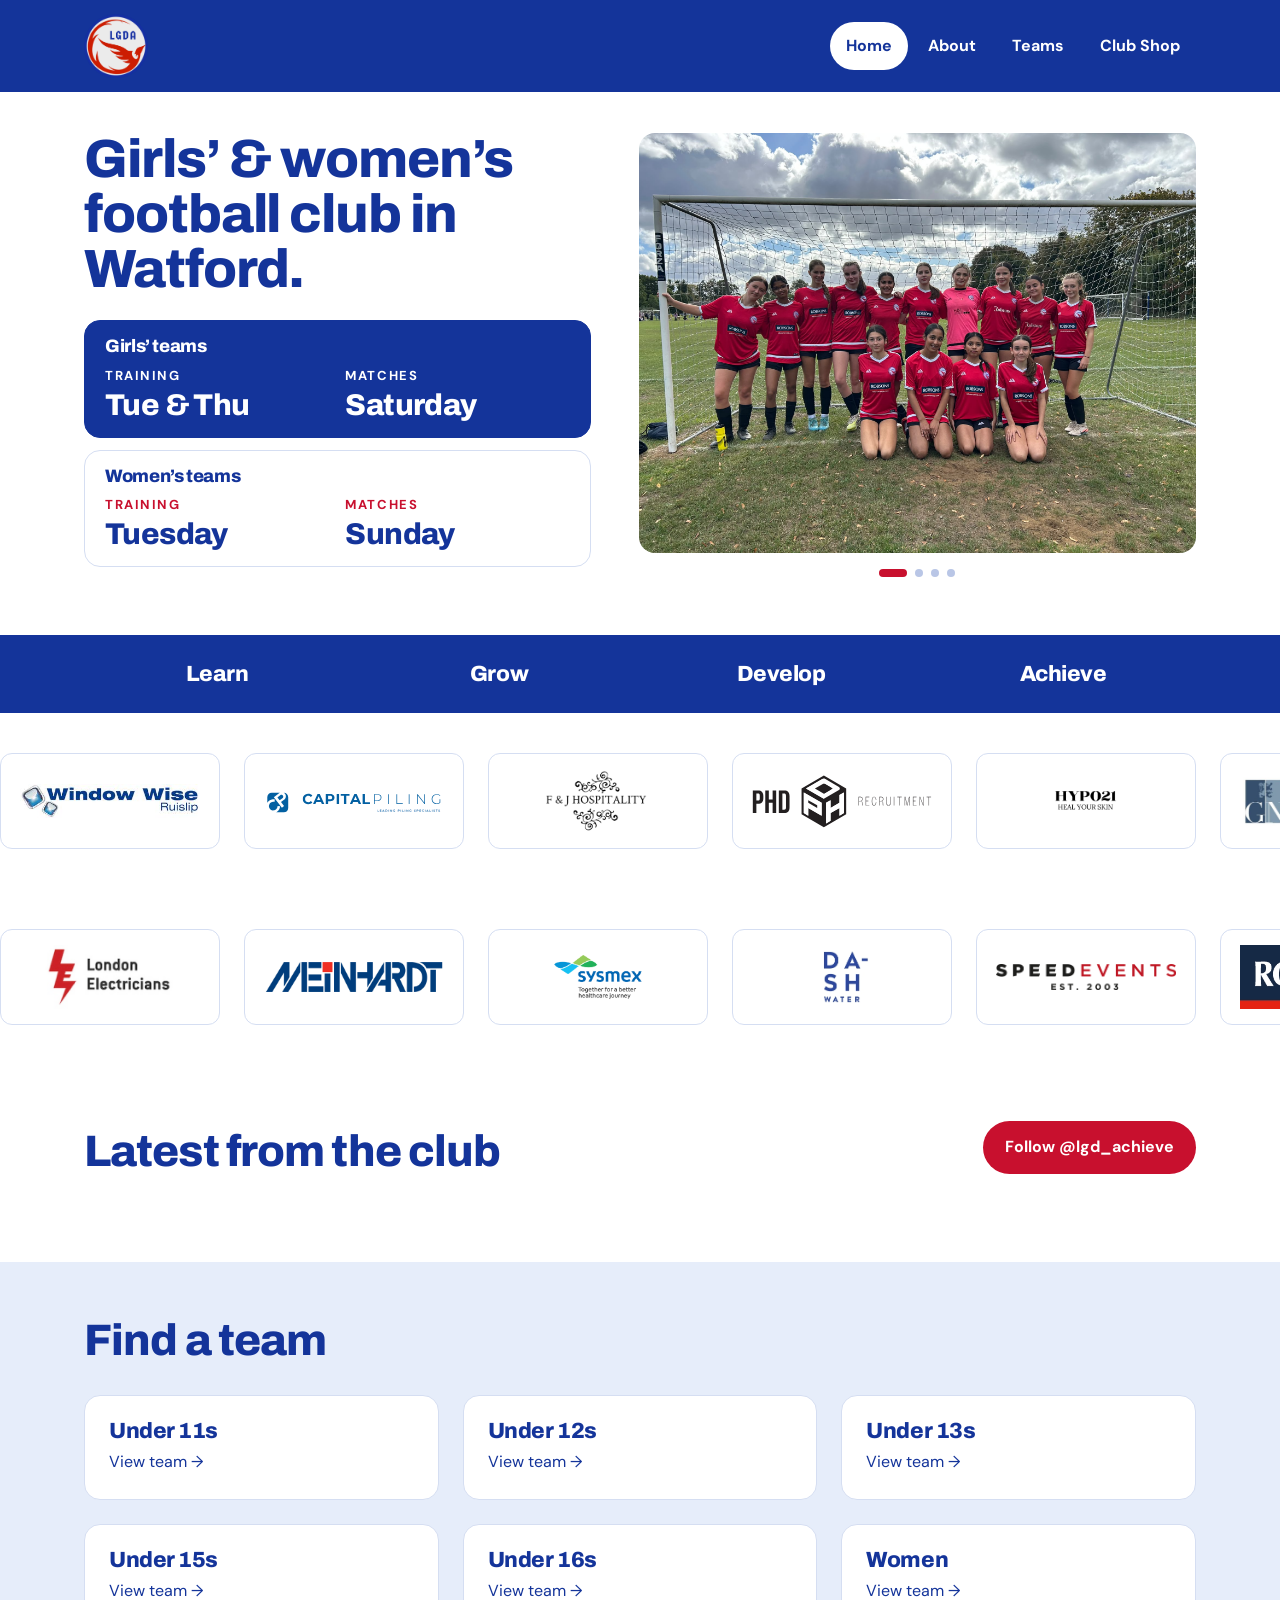
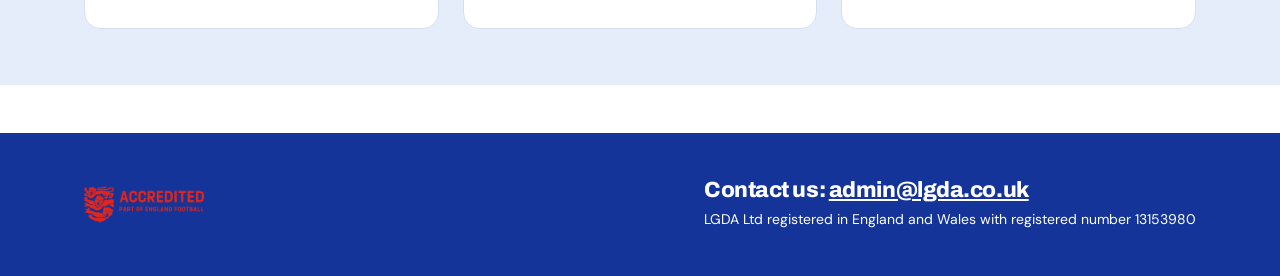
==== index.html @ d592980f "Update index.html" ====
<!doctype html>
<html lang="en-GB">
<head>
<meta charset="utf-8">
<meta name="viewport" content="width=device-width, initial-scale=1">
<title>LGDA FC | Girls &amp; women’s football club | Watford, Herts, UK</title>
<meta name="description" content="LGDA is a girls’ and women’s football club based in Watford. Safe, friendly football for players of any ability, including those who have not played before.">
<link rel="preconnect" href="https://fonts.googleapis.com">
<link rel="preconnect" href="https://fonts.gstatic.com" crossorigin>
<link href="https://fonts.googleapis.com/css2?family=Archivo:wght@800&family=DM+Sans:wght@400;500;700&display=swap" rel="stylesheet">
<link rel="stylesheet" href="css/styles.css">
</head>
<body>
<a class="skip" href="#main">Skip to content</a>
<header class="site-header"><div class="wrap">
<!-- BADGE: save the original club badge as assets/images/badge.png (do not alter it) -->
<a class="badge" href="index.html"><img src="assets/images/badge.png" alt="LGDA FC home" height="64"></a>
<nav class="nav" aria-label="Main"><a href="index.html" aria-current="page">Home</a><a href="about.html">About</a><a href="index.html#teams">Teams</a><a href="https://lgda.pendlesportswear.co.uk/">Club Shop</a></nav>
</div></header>
<main id="main">
<section class="hero"><div class="wrap grid hero-grid">
<div class="hero-copy">
<h1>Girls’ &amp; women’s football club in Watford.</h1>
<div class="schedule">
<div class="card card--blue"><h3>Girls’ teams</h3><div class="grid cols-2 keep-2 gap-m"><div><p class="kicker">Training</p><h2>Tue &amp; Thu</h2></div><div><p class="kicker">Matches</p><h2>Saturday</h2></div></div></div>
<div class="card"><h3>Women’s teams</h3><div class="grid cols-2 keep-2 gap-m"><div><p class="kicker">Training</p><h2>Tuesday</h2></div><div><p class="kicker">Matches</p><h2>Sunday</h2></div></div></div>
</div></div>
<!-- Photo carousel: replace each placeholder with <img src="assets/images/..." alt="..."> -->
<div class="carousel" data-carousel role="group" aria-roledescription="carousel" aria-label="Club photos">
<div class="carousel__stage">
<figure class="slide is-active">
  <img src="assets/images/carousel/U16.jpg" alt="Under 16s at Finals Day" width="1200" height="900">
</figure>
<figure class="slide">
  <img src="assets/images/carousel/11s-nov.jpg" alt="Under 11s first ever game" width="1200" height="900" loading="lazy">
</figure>
<figure class="slide">
  <img src="assets/images/carousel/U15.jpg" alt="Under 15s at Evergreen tournament" width="1200" height="900" loading="lazy">
</figure>
<figure class="slide">
  <img src="assets/images/carousel/U13.jpg" alt="Under 13s at home" width="1200" height="900" loading="lazy">
</figure>
<figure class="slide">
  <img src="assets/images/carousel/12s-nov.jpg" alt="Under 12s at Berkhamsted Raiders tournament" width="1200" height="900" loading="lazy">
</figure>
</div>
<div class="dots" aria-hidden="true"><span class="is-active"></span><span></span><span></span><span></span></div>
</div></div></section>

<section class="band dark"><div class="wrap grid cols-4 keep-2 center gap-m"><h3>Learn</h3><h3>Grow</h3><h3>Develop</h3><h3>Achieve</h3></div></section>

<section class="sponsors"><!--<div class="wrap"><p class="kicker">Our sponsors</p></div>-->
<!-- Replace each tile's placeholder with <img src="assets/images/sponsors/name.png" alt="Sponsor name">. Any logo shape works. -->
<div class="marquee" data-marquee aria-label="Our sponsors"><div class="marquee__track"><div class="marquee__group">
<div class="logo-tile"><img src="assets/images/sponsors/Window Wise.jpg" alt="Window Wise Ruislip"></div>
<div class="logo-tile"><img src="assets/images/sponsors/capital.svg" alt="Capital Piling Ltd"></div>
<div class="logo-tile"><img src="assets/images/sponsors/F&J Logo.png" alt="F&J Hospitality"></div>
<div class="logo-tile"><img src="assets/images/sponsors/phd.svg" alt="PHD Recruitment"></div>
<div class="logo-tile"><img src="assets/images/sponsors/HYPO21.jpg" alt="Hypo 21 UK"></div>
<div class="logo-tile"><img src="assets/images/sponsors/grewal.jpg" alt="Grewal Notary"></div>
<div class="logo-tile"><img src="assets/images/sponsors/London Electricals.jpg" alt="London Electricians"></div>
<div class="logo-tile"><img src="assets/images/sponsors/Meinhardt.jpg" alt="Meinhardt"></div>
<div class="logo-tile"><img src="assets/images/sponsors/Sysmex 2023.jpg" alt="Sysmex"></div>
<div class="logo-tile"><img src="assets/images/sponsors/dash.png" alt="DASH water"></div>
<div class="logo-tile"><img src="assets/images/sponsors/speed-logo.png" alt="Speed Events"></div>
<div class="logo-tile"><img src="assets/images/sponsors/robsons.png" alt="Robsons Estate Agents, Rickmansworth"></div>
<div class="logo-tile"><img src="assets/images/sponsors/castletech.jpg" alt="Castletech Projects Ltd"></div>
</div></div></div></section>

<section class="sponsors"><!--<div class="wrap"><p class="kicker">Our sponsors</p></div>-->
<!-- Replace each tile's placeholder with <img src="assets/images/sponsors/name.png" alt="Sponsor name">. Any logo shape works. -->
<div class="marquee" data-marquee aria-label="Our sponsors"><div class="marquee__track"><div class="marquee__group">
<div class="logo-tile"><img src="assets/images/sponsors/London Electricals.jpg" alt="London Electricians"></div>
<div class="logo-tile"><img src="assets/images/sponsors/Meinhardt.jpg" alt="Meinhardt"></div>
<div class="logo-tile"><img src="assets/images/sponsors/Sysmex 2023.jpg" alt="Sysmex"></div>
<div class="logo-tile"><img src="assets/images/sponsors/dash.png" alt="DASH water"></div>
<div class="logo-tile"><img src="assets/images/sponsors/speed-logo.png" alt="Speed Events"></div>
<div class="logo-tile"><img src="assets/images/sponsors/robsons.png" alt="Robsons Estate Agents, Rickmansworth"></div>
<div class="logo-tile"><img src="assets/images/sponsors/castletech.jpg" alt="Castletech Projects Ltd"></div>
<div class="logo-tile"><img src="assets/images/sponsors/Window Wise.jpg" alt="Window Wise Ruislip"></div>
<div class="logo-tile"><img src="assets/images/sponsors/capital.svg" alt="Capital Piling Ltd"></div>
<div class="logo-tile"><img src="assets/images/sponsors/F&J Logo.png" alt="F&J Hospitality"></div>
<div class="logo-tile"><img src="assets/images/sponsors/phd.svg" alt="PHD Recruitment"></div>
<div class="logo-tile"><img src="assets/images/sponsors/HYPO21.jpg" alt="Hypo 21 UK"></div>
<div class="logo-tile"><img src="assets/images/sponsors/grewal.jpg" alt="Grewal Notary"></div>
</div></div></div></section>
  
<section><div class="wrap">
<div class="row-between"><div><h2>Latest from the club</h2></div>
<!-- LIVE FEED: the grid below is a placeholder. To show real posts, create a free feed at behold.so (needs the Instagram account to be a Business or Creator account),
     then replace the whole <div class="grid cols-6 ..."> below with the two lines Behold gives you, which look like this:
     <div data-behold-id="YOUR_FEED_ID"></div>
     <script src="https://widgets.behold.so/ig.js" defer></script>
     See README.md. -->
<a class="btn" href="https://www.instagram.com/lgd_achieve/" rel="noopener">Follow @lgd_achieve</a></div>
<behold-widget feed-id="O5JSgnFubUF0VEnzOnFa"></behold-widget>
<script>
  (() => {
    if(window.__bhldScript)return;window.__bhldScript=true;
    const d=document,s=d.createElement("script");s.type="module";
    s.src="https://w.behold.so/widget.js";setTimeout(()=>{d.head.append(s);},0);
  })();
</script>
</div></section>

<section id="teams" class="tint"><div class="wrap"><h2 class="mb-m">Find a team</h2>
<!-- Team page links are # until those pages are built -->
<div class="grid cols-3 keep-2">
<a class="card team-card" href="under-11s.html"><h3>Under 11s</h3><p>View team →</p></a>
<a class="card team-card" href="under-12s.html"><h3>Under 12s</h3><p>View team →</p></a>
<a class="card team-card" href="under-13s.html"><h3>Under 13s</h3><p>View team →</p></a>
<a class="card team-card" href="under-15s.html"><h3>Under 15s</h3><p>View team →</p></a>
<a class="card team-card" href="under-16s.html"><h3>Under 16s</h3><p>View team →</p></a>
<a class="card team-card" href="#"><h3>Women</h3><p>View team →</p></a>
</div></div></section>
</main>
<footer class="site-footer"><div class="wrap">
<!-- FA badge: save as assets/images/fa-accredited.jpg -->
<img src="assets/images/fa-accredited.jpg" alt="England Football Accredited club">
<div><h3>Contact us: <a href="mailto:admin@lgda.co.uk">admin@lgda.co.uk</a></h3>
<p>LGDA Ltd registered in England and Wales with registered number 13153980</p></div>
</div></footer>
<script src="js/main.js" defer></script>
</body>
</html>
---- css/styles.css ----
/* LGDA FC — site styles. Colours come from the club badge (blue/white) with home-shirt red as the accent. */
:root{--blue:#14349A;--red:#C8102E;--tint:#E6EDFA;--line:#D5DEF2;--ph:#DCE5F7;--ph-line:#7C8DB8;--ph-text:#3A4A78;--dot:#B9C6E6;--max:1160px}
*{box-sizing:border-box}
html{scroll-behavior:smooth}
body{margin:0;font-family:'DM Sans',system-ui,sans-serif;color:var(--blue);background:#fff;line-height:1.55}
h1,h2,h3{font-family:'Archivo','DM Sans',sans-serif;font-weight:800;margin:0;letter-spacing:-.02em;line-height:1.02}
h1{font-size:clamp(40px,7vw,84px)}h2{font-size:clamp(28px,4vw,44px)}h3{font-size:22px}
p{margin:0 0 16px}a{color:inherit}img{max-width:100%;display:block}
:focus-visible{outline:3px solid var(--red);outline-offset:3px}
.skip{position:absolute;left:-999px;top:8px;background:#fff;color:var(--blue);padding:10px 16px;z-index:10;border-radius:8px}
.skip:focus{left:8px}
.wrap{max-width:var(--max);margin:0 auto;padding:0 24px}
section{padding:56px 0}
.tint{background:var(--tint)}.dark{background:var(--blue);color:#fff}
.mb-s{margin-bottom:24px}.mb-m{margin-bottom:32px}
.site-header{background:var(--blue);color:#fff}
.site-header .wrap{display:flex;align-items:center;justify-content:space-between;gap:16px;flex-wrap:wrap;padding-top:14px;padding-bottom:14px}
.badge img{height:64px;width:auto}
.nav{display:flex;gap:4px;flex-wrap:wrap}
.nav a{padding:12px 16px;text-decoration:none;font-weight:700;border-radius:99px}
.nav a:hover,.nav a[aria-current]{background:#fff;color:var(--blue)}
.grid{display:grid;gap:24px}
.cols-2{grid-template-columns:1fr 1fr}.cols-3{grid-template-columns:repeat(3,1fr)}.cols-4{grid-template-columns:repeat(4,1fr)}.cols-6{grid-template-columns:repeat(6,1fr)}
.hero-grid{grid-template-columns:1fr 1.1fr;gap:48px;align-items:center}
.about-hero{grid-template-columns:1.2fr 1fr;gap:48px;align-items:center}
.two-up{gap:48px}.gap-s{gap:12px}.gap-m{gap:16px}.center{text-align:center}
.kicker{font-size:13px;font-weight:700;letter-spacing:.12em;text-transform:uppercase;color:var(--red);margin-bottom:12px}
.dark .kicker,.card--blue .kicker{color:#fff}
.card{background:#fff;border:1px solid var(--line);border-radius:16px;padding:24px;display:block;text-decoration:none}
.card--blue{background:var(--blue);border-color:var(--blue);color:#fff}
a.card:hover{border-color:var(--blue)}
.btn{display:inline-block;background:var(--red);color:#fff;font-weight:700;padding:14px 22px;border-radius:99px;text-decoration:none;margin:0 8px 8px 0}
.btn:hover{background:#a50d26}
.btn--outline{background:none;color:#fff;border:2px solid #fff}.btn--outline:hover{background:#fff;color:var(--blue)}
.ph{background:var(--ph);border:1px dashed var(--ph-line);color:var(--ph-text);display:flex;align-items:center;justify-content:center;font-size:13px;text-align:center;border-radius:16px;padding:8px}
.ph img{width:100%;height:100%;object-fit:cover;border-radius:inherit}
.h-120{height:120px}.h-200{height:200px}.h-220{height:220px}.h-240{height:240px}.h-260{min-height:260px}.h-300{min-height:300px}.h-320{height:320px}.h-340{height:340px}.sq{aspect-ratio:1/1}
.mt-s{margin-top:12px}.mt-m{margin-top:16px}
.small{font-size:14px}.lead{font-size:18px}.lead-l{font-size:20px}
.name{margin-top:12px;font-size:18px}
.hero{padding-top:40px}
.hero h1{font-size:clamp(32px,4.2vw,54px)}
.schedule{margin-top:24px}
.schedule .card{padding:16px 20px;margin-bottom:12px}
.schedule h3{font-size:18px;margin-bottom:10px}
.schedule h2{font-size:clamp(22px,2.4vw,30px)}
.schedule .kicker{margin-bottom:4px}
.carousel__stage{position:relative;height:420px;border-radius:16px;overflow:hidden}
.slide{position:absolute;inset:0;margin:0;opacity:0;transition:opacity .8s ease}
.slide.is-active{opacity:1}
.slide .ph,.slide img{width:100%;height:100%;border-radius:0;object-fit:cover}
.dots{display:flex;justify-content:center;gap:8px;margin-top:16px}
.dots span{width:8px;height:8px;border-radius:4px;background:var(--dot);transition:width .3s,background .3s}
.dots span.is-active{width:28px;background:var(--red)}
.band{padding:28px 0}
.sponsors{padding:40px 0}
.marquee{overflow:hidden}
.marquee__track{display:flex;width:max-content}
.marquee.is-running .marquee__track{animation:scroll 45s linear infinite}
.marquee.is-running:hover .marquee__track{animation-play-state:paused}
.marquee__group{display:flex;gap:24px;padding-right:24px}
.logo-tile{width:220px;height:96px;flex:none;background:#fff;border:1px solid var(--line);border-radius:12px;display:flex;align-items:center;justify-content:center;padding:8px}
.logo-tile img{max-width:180px;max-height:64px;object-fit:contain}
.logo-tile .ph{font-size:11px;border-radius:0;max-width:180px;max-height:64px}
.logo-slot img{width:100%;height:72px;object-fit:contain}
@keyframes scroll{to{transform:translateX(-50%)}}
.row-between{display:flex;justify-content:space-between;align-items:end;gap:16px;flex-wrap:wrap;margin-bottom:32px}
.row-between .btn{margin:0}
.team-card h3{margin-bottom:0}.team-card p{margin:8px 0 0}
.list-card{padding:8px 24px;margin:0}
.list-card li{padding:14px 0;border-bottom:1px solid var(--line);list-style:none}
.list-card li:last-child{border-bottom:0}
.address{font-style:normal;margin-bottom:16px}
.tile{padding:20px;margin:0}.tile .ph{margin-bottom:16px}
.logo-slot p{margin:8px 0 0;font-size:14px;text-align:center}.logo-slot .ph{height:72px}
.btn-row{display:flex;flex-wrap:wrap}
.site-footer{background:var(--blue);color:#fff;padding:40px 0;margin-top:48px}
.site-footer .wrap{display:flex;justify-content:space-between;gap:24px;flex-wrap:wrap;align-items:center}
.site-footer img{height:63px;width:auto}
.site-footer p{margin:8px 0 0;font-size:14px}.site-footer a{color:#fff}
@media(max-width:760px){
  .grid{grid-template-columns:1fr}
  .grid.keep-2{grid-template-columns:1fr 1fr}
  .wrap{padding:0 20px}
  section{padding:40px 0}.hero{padding-top:40px}.band{padding:28px 0}.sponsors{padding:40px 0}
  .nav a{padding:10px 12px;font-size:14px}
  .site-header .wrap{padding-top:12px;padding-bottom:12px}
  h1{font-size:clamp(32px,9vw,40px)}h2{font-size:28px}
  .carousel__stage{height:300px}
}
@media(prefers-reduced-motion:reduce){
  html{scroll-behavior:auto}
  .slide{transition:none}
  .marquee{overflow-x:auto}
}
.team-photo{width:100%;height:340px;object-fit:cover;object-position:center 30%;border-radius:16px}
.kit-photo{width:100%;height:220px;object-fit:contain;background:#E6EDFA;border-radius:16px;margin-bottom:16px}
.map{display:block;width:100%;min-height:300px;border:0;border-radius:16px}
.coach-photo{display:block;height:200px;width:auto;max-width:100%;object-fit:contain;margin:0 auto;border-radius:16px}
.coach-photo + .name{text-align:center}
.about-logo{width:100%;height:120px;object-fit:contain}

/* Honours list */
.honours{list-style:none;margin:0;padding:0;max-width:880px;background:#fff;border:1px solid var(--line);border-radius:16px;overflow:hidden}
.honour{display:grid;grid-template-columns:22px 1fr auto;gap:16px;align-items:center;padding:14px 24px;border-top:1px solid var(--line)}
.honour:first-child{border-top:0}
.honour--win{background:var(--tint)}
.honour--win .honour__name{font-weight:700}
.honour__icon{width:22px;height:22px}
.honour__meta{display:flex;align-items:center;gap:16px}
.honour__result{font-size:12px;letter-spacing:.08em;text-transform:uppercase;padding:2px 10px;border-radius:99px;border:1px solid var(--ph-line);color:var(--ph-text)}
.honour--win .honour__result{background:var(--red);border-color:var(--red);color:#fff}
.honour__year{min-width:64px;text-align:right}
@media(max-width:760px){
  .honour{padding:14px 16px;gap:4px 16px}
  .honour__meta{grid-column:2}
}

/* calendar */
.cal-hero{padding:40px 0 24px}.cal-body{padding:0 0 24px}
.cal-head{display:flex;justify-content:space-between;align-items:end;gap:24px;flex-wrap:wrap}
.cal-head h1{font-size:clamp(36px,5vw,64px)}.cal-actions{display:flex;gap:8px;flex-wrap:wrap}
button.btn{font:inherit;font-weight:700;cursor:pointer;border:0;margin:0}
.btn--ghost{background:none;color:var(--blue);border:2px solid var(--blue)}.btn--ghost:hover{background:var(--blue);color:#fff}
.cal{max-width:880px}.cal-end{margin-top:12px;font-weight:700}
.mo{background:#fff;border:1px solid var(--line);border-radius:16px;margin-bottom:12px;overflow:hidden}
.mo summary{display:flex;align-items:center;justify-content:space-between;gap:16px;padding:18px 24px;cursor:pointer;list-style:none;min-height:44px}
.mo summary::-webkit-details-marker{display:none}.mo summary:focus-visible{outline-offset:-3px}.mo summary h2{font-size:26px}
.mo[open] summary{background:var(--tint)}.chev{flex:none;transition:transform .2s}.mo[open] .chev{transform:rotate(180deg)}
.r{display:grid;grid-template-columns:200px 1fr;gap:16px;padding:12px 24px;border-top:1px solid var(--line)}
.r small{display:block;font-size:14px;margin-top:2px}
.r.m{background:var(--tint)}.r.n{background:#FBE9EC;color:#8F0B22}.r.e{background:var(--blue);color:#fff;font-weight:700}
.nt{margin:0;padding:12px 24px;border-top:1px solid var(--line);font-weight:700}
.lg{display:flex;flex-wrap:wrap;gap:8px 24px;list-style:none;margin:20px 0 0;padding:0;font-size:14px;font-weight:700}
.lg li{display:flex;align-items:center;gap:8px}.lg i{width:18px;height:18px;border-radius:4px;border:1px solid var(--ph-line);display:block}
@media(max-width:760px){.r{grid-template-columns:1fr;gap:2px;padding:12px 16px}.mo summary{padding:16px}.mo summary h2{font-size:22px}.nt{padding:12px 16px}}
@media(prefers-reduced-motion:reduce){.chev{transition:none}}

/* Mobile order on the homepage hero: headline, carousel, then training/match days */
@media(max-width:760px){
  .hero-grid{gap:24px}
  .hero-copy{display:contents}
  .hero-copy h1{order:1}
  .hero .carousel{order:2}
  .hero .schedule{order:3;margin-top:0}
}
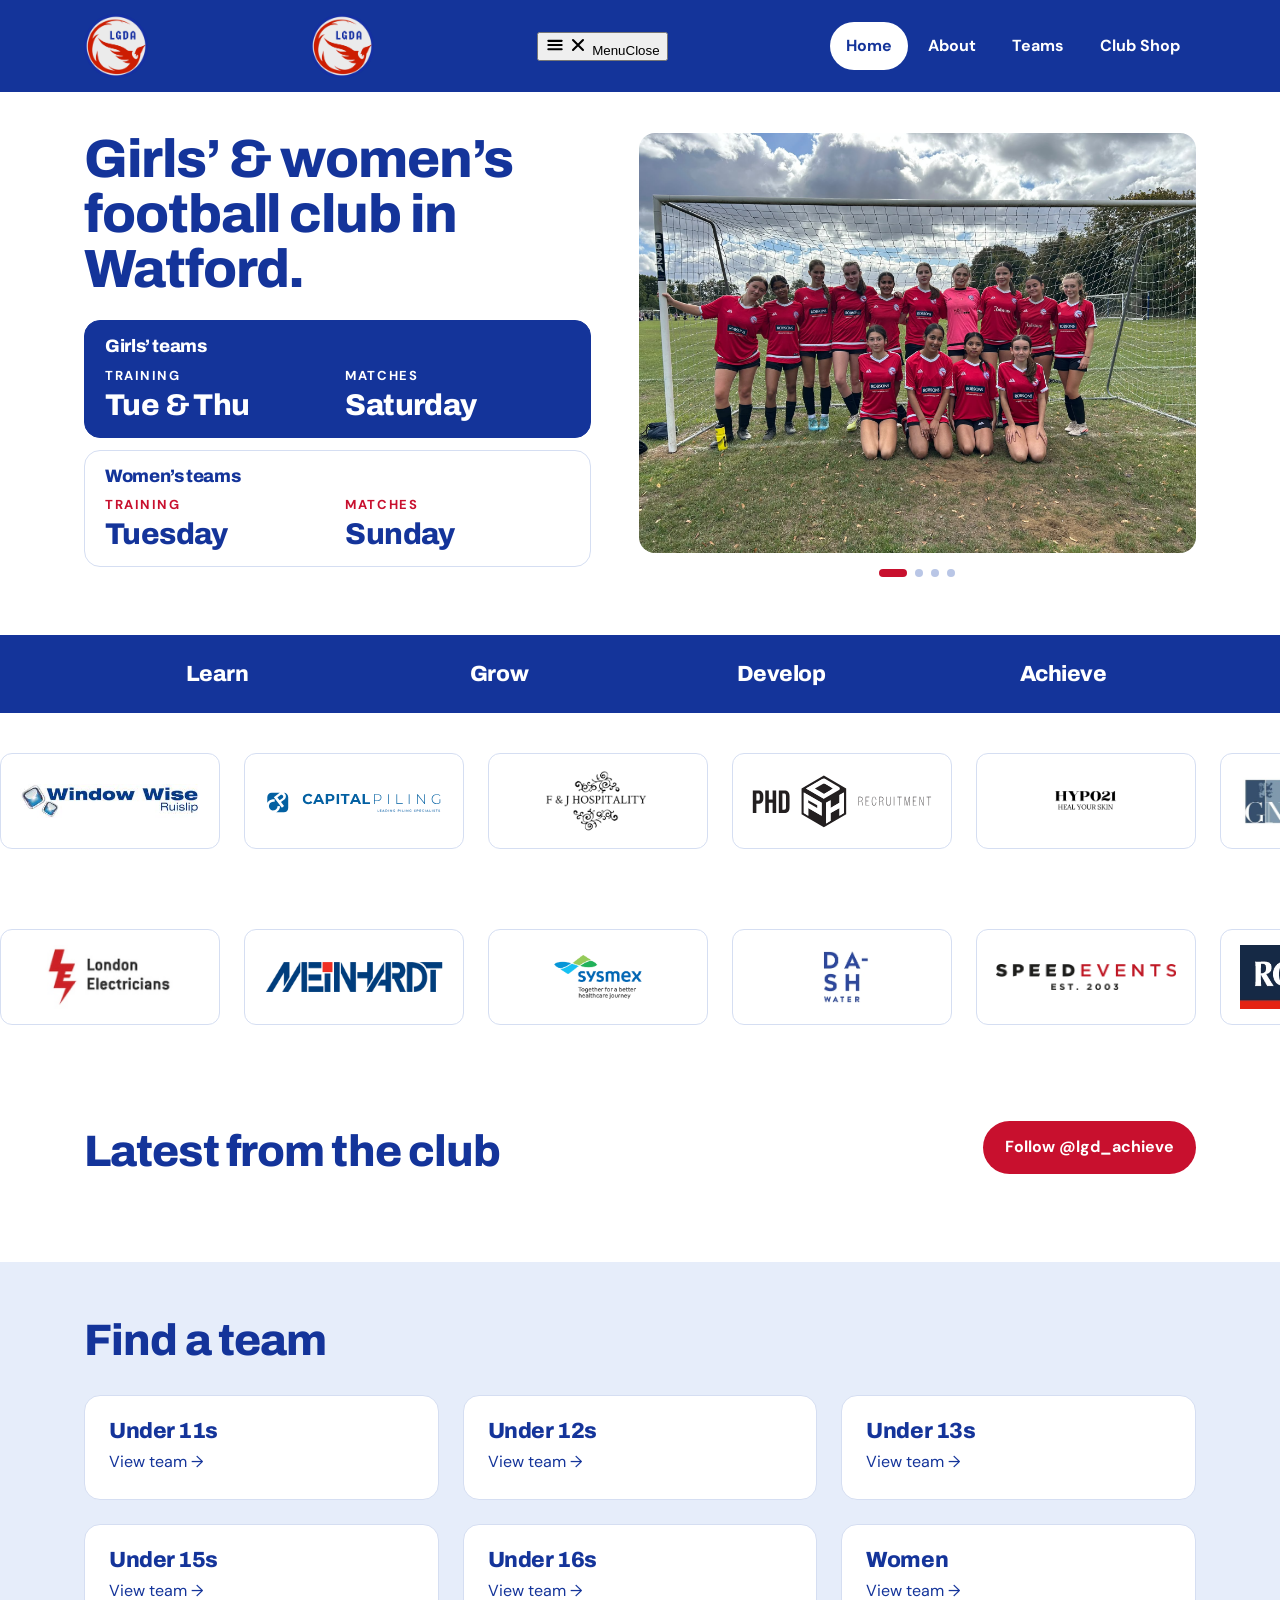
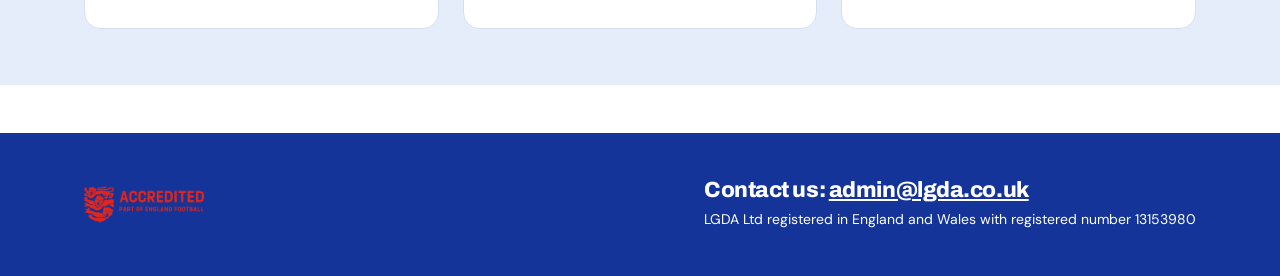
==== commit b870a79f: "Update index.html" ====
--- a/index.html
+++ b/index.html
@@ -4,6 +4,7 @@
 <meta charset="utf-8">
 <meta name="viewport" content="width=device-width, initial-scale=1">
 <title>LGDA FC | Girls &amp; women’s football club | Watford, Herts, UK</title>
+<script>document.documentElement.className+=' js'</script>
 <meta name="description" content="LGDA is a girls’ and women’s football club based in Watford. Safe, friendly football for players of any ability, including those who have not played before.">
 <link rel="preconnect" href="https://fonts.googleapis.com">
 <link rel="preconnect" href="https://fonts.gstatic.com" crossorigin>
@@ -15,7 +16,15 @@
 <header class="site-header"><div class="wrap">
 <!-- BADGE: save the original club badge as assets/images/badge.png (do not alter it) -->
 <a class="badge" href="index.html"><img src="assets/images/badge.png" alt="LGDA FC home" height="64"></a>
-<nav class="nav" aria-label="Main"><a href="index.html" aria-current="page">Home</a><a href="about.html">About</a><a href="index.html#teams">Teams</a><a href="https://lgda.pendlesportswear.co.uk/">Club Shop</a></nav>
+<a class="badge" href="index.html"><img src="assets/images/badge.png" alt="LGDA FC home" height="64"></a>
+
+<button class="menu-toggle" type="button" aria-expanded="false" aria-controls="site-nav">
+  <svg class="i-open" width="20" height="20" viewBox="0 0 24 24" fill="none" stroke="currentColor" stroke-width="2.5" stroke-linecap="round" aria-hidden="true"><path d="M4 7h16M4 12h16M4 17h16"/></svg>
+  <svg class="i-close" width="20" height="20" viewBox="0 0 24 24" fill="none" stroke="currentColor" stroke-width="2.5" stroke-linecap="round" aria-hidden="true"><path d="M6 6l12 12M18 6L6 18"/></svg>
+  <span class="t-open">Menu</span><span class="t-close">Close</span>
+</button>
+
+<nav class="nav" id="site-nav" aria-label="Main"><a href="index.html" aria-current="page">Home</a><a href="about.html">About</a><a href="index.html#teams">Teams</a><a href="https://lgda.pendlesportswear.co.uk/">Club Shop</a></nav>
 </div></header>
 <main id="main">
 <section class="hero"><div class="wrap grid hero-grid">
--- a/css/styles.css
+++ b/css/styles.css
@@ -99,6 +99,7 @@
 .coach-photo{display:block;height:200px;width:auto;max-width:100%;object-fit:contain;margin:0 auto;border-radius:16px}
 .coach-photo + .name{text-align:center}
 .about-logo{width:100%;height:120px;object-fit:contain}
+.about-photo{width:100%;height:300px;object-fit:cover;border-radius:16px}
 
 /* Honours list */
 .honours{list-style:none;margin:0;padding:0;max-width:880px;background:#fff;border:1px solid var(--line);border-radius:16px;overflow:hidden}
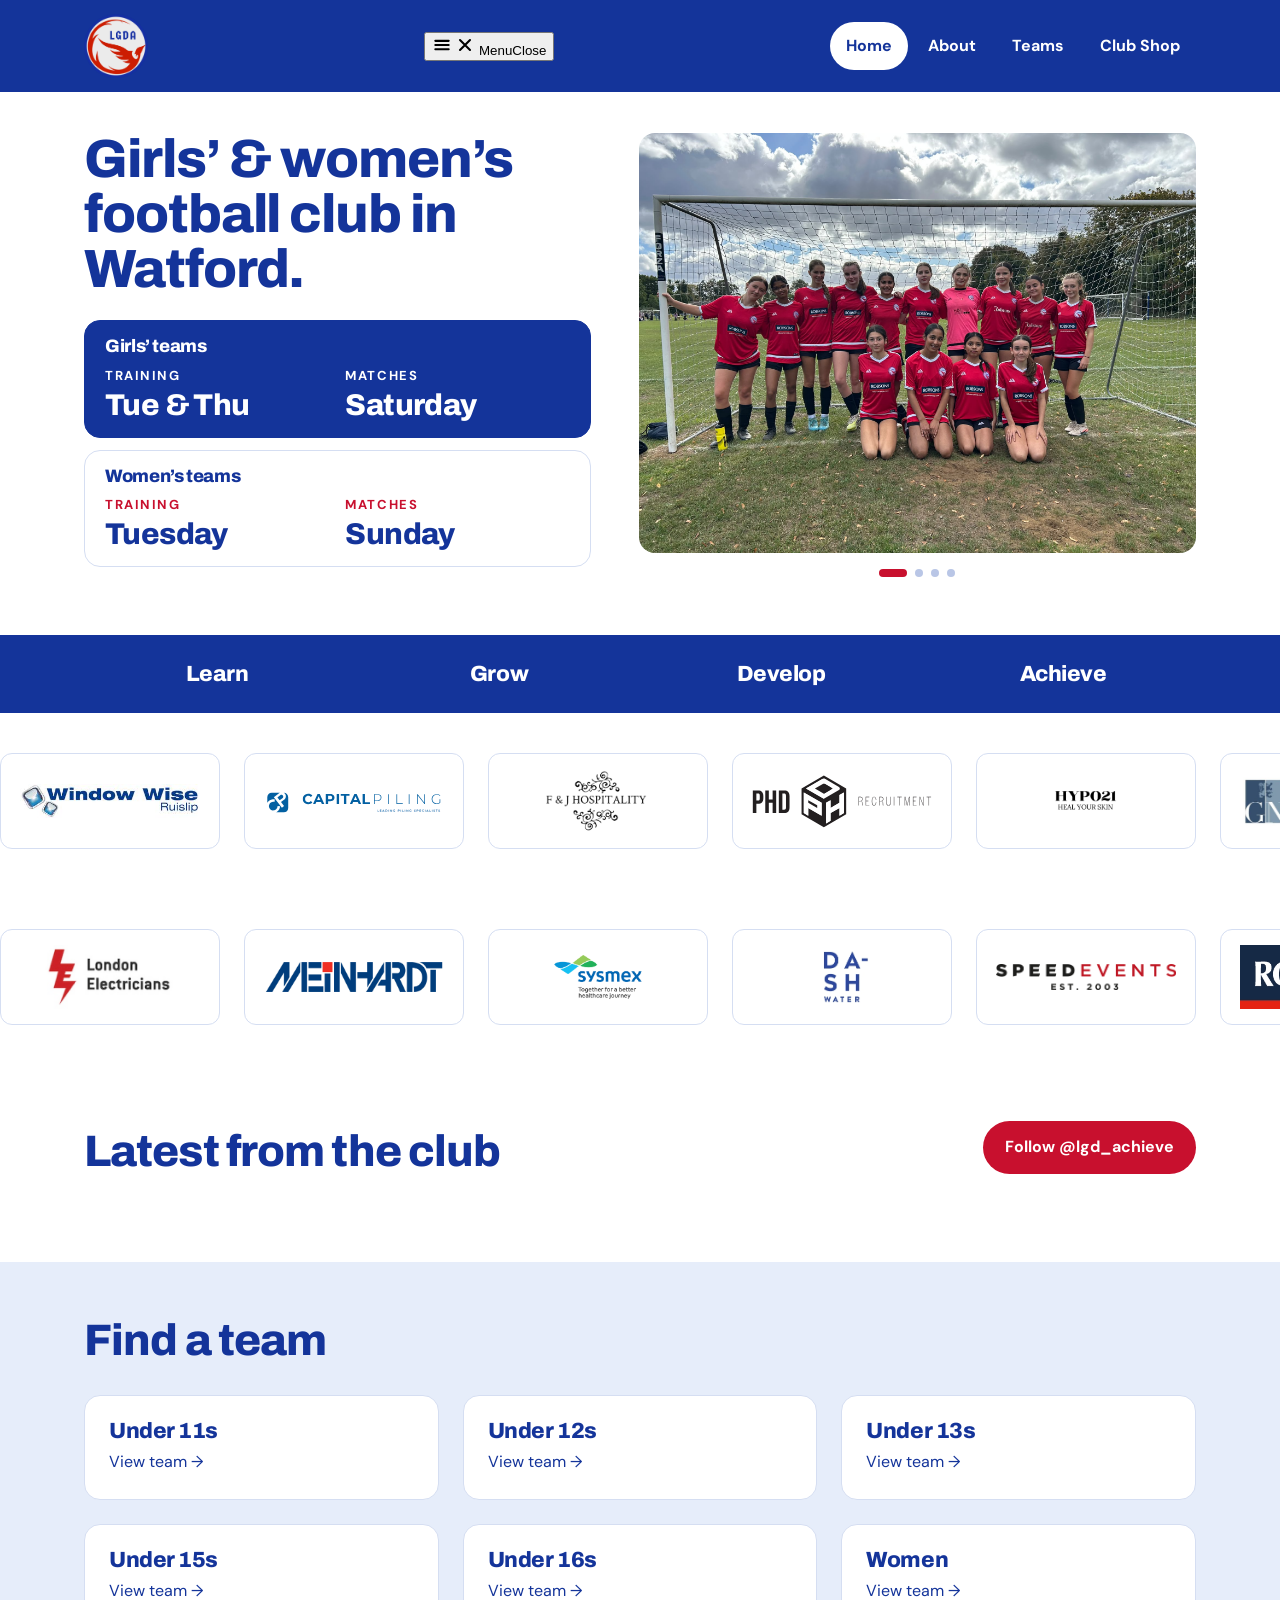
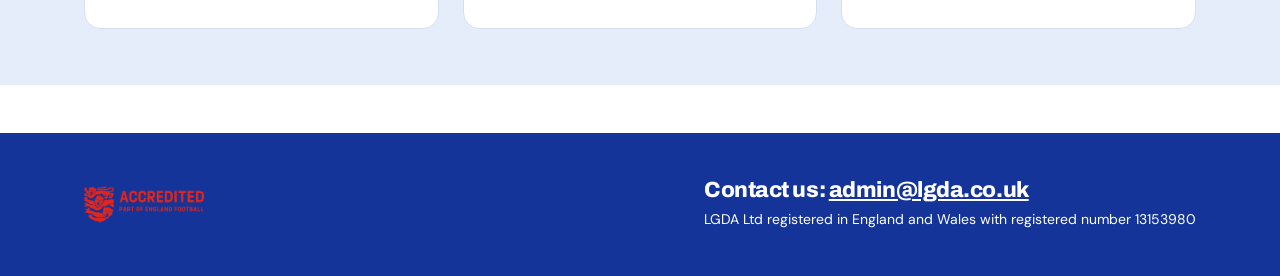
==== commit e71d0ae8: "Update index.html" ====
--- a/index.html
+++ b/index.html
@@ -15,7 +15,6 @@
 <a class="skip" href="#main">Skip to content</a>
 <header class="site-header"><div class="wrap">
 <!-- BADGE: save the original club badge as assets/images/badge.png (do not alter it) -->
-<a class="badge" href="index.html"><img src="assets/images/badge.png" alt="LGDA FC home" height="64"></a>
 <a class="badge" href="index.html"><img src="assets/images/badge.png" alt="LGDA FC home" height="64"></a>
 
 <button class="menu-toggle" type="button" aria-expanded="false" aria-controls="site-nav">
--- a/css/styles.css
+++ b/css/styles.css
@@ -141,6 +141,25 @@
 @media(max-width:760px){
   .hero-grid{gap:24px}
   .hero-copy{display:contents}
+
+/* Mobile menu button (hidden on desktop) */
+.menu-toggle{display:none;align-items:center;gap:8px;background:none;color:#fff;border:2px solid #fff;border-radius:99px;padding:10px 16px;font:inherit;font-weight:700;cursor:pointer;min-height:44px}
+.menu-toggle .i-close,.menu-toggle .t-close{display:none}
+.menu-toggle[aria-expanded="true"]{background:#fff;color:var(--blue)}
+.menu-toggle[aria-expanded="true"] .i-open,.menu-toggle[aria-expanded="true"] .t-open{display:none}
+.menu-toggle[aria-expanded="true"] .i-close{display:block}
+.menu-toggle[aria-expanded="true"] .t-close{display:inline}
+
+@media(max-width:760px){
+  .site-header{position:relative;z-index:20}
+  .site-header .wrap{flex-wrap:nowrap}
+  .js .menu-toggle{display:flex}
+  .js .nav{display:none;position:absolute;top:calc(100% + 8px);left:12px;right:12px;flex-direction:column;flex-wrap:nowrap;gap:0;padding:8px;background:var(--blue);border-radius:16px;box-shadow:0 12px 32px rgba(0,0,0,.28)}
+  .js .nav.is-open{display:flex}
+  .js .nav a{padding:14px 16px;font-size:18px;border-radius:0}
+  .js .nav a + a{border-top:1px solid rgba(255,255,255,.2)}
+  .js .nav a[aria-current]{border-radius:12px;border-top-color:transparent}
+}
   .hero-copy h1{order:1}
   .hero .carousel{order:2}
   .hero .schedule{order:3;margin-top:0}
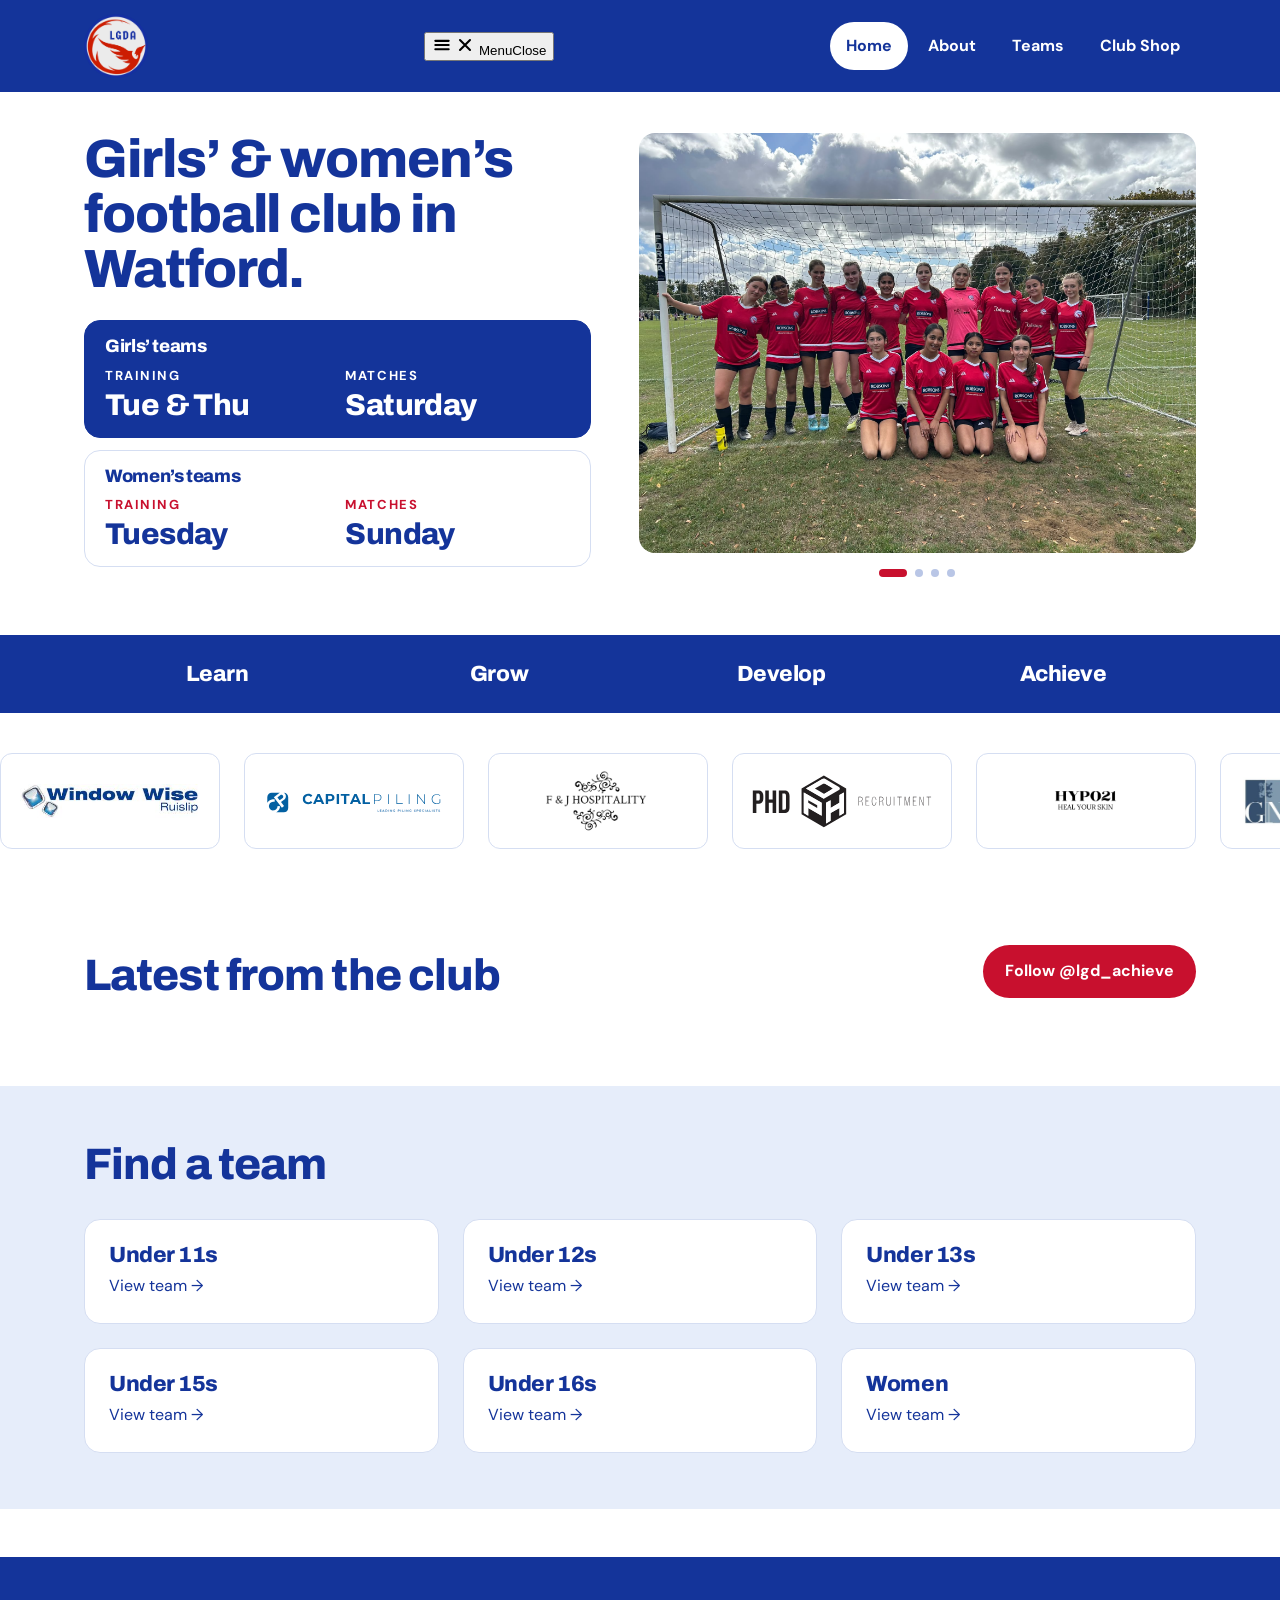
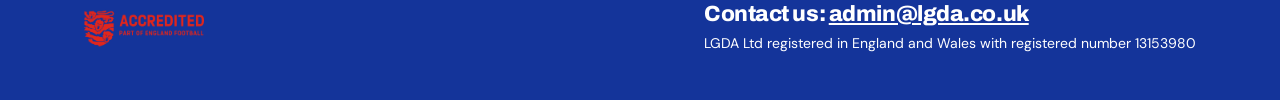
==== commit d83f80f6: "Update index.html" ====
--- a/index.html
+++ b/index.html
@@ -73,11 +73,8 @@
 <div class="logo-tile"><img src="assets/images/sponsors/speed-logo.png" alt="Speed Events"></div>
 <div class="logo-tile"><img src="assets/images/sponsors/robsons.png" alt="Robsons Estate Agents, Rickmansworth"></div>
 <div class="logo-tile"><img src="assets/images/sponsors/castletech.jpg" alt="Castletech Projects Ltd"></div>
-</div></div></div></section>
-
-<section class="sponsors"><!--<div class="wrap"><p class="kicker">Our sponsors</p></div>-->
-<!-- Replace each tile's placeholder with <img src="assets/images/sponsors/name.png" alt="Sponsor name">. Any logo shape works. -->
-<div class="marquee" data-marquee aria-label="Our sponsors"><div class="marquee__track"><div class="marquee__group">
+</div>
+<div class="marquee__group">
 <div class="logo-tile"><img src="assets/images/sponsors/London Electricals.jpg" alt="London Electricians"></div>
 <div class="logo-tile"><img src="assets/images/sponsors/Meinhardt.jpg" alt="Meinhardt"></div>
 <div class="logo-tile"><img src="assets/images/sponsors/Sysmex 2023.jpg" alt="Sysmex"></div>
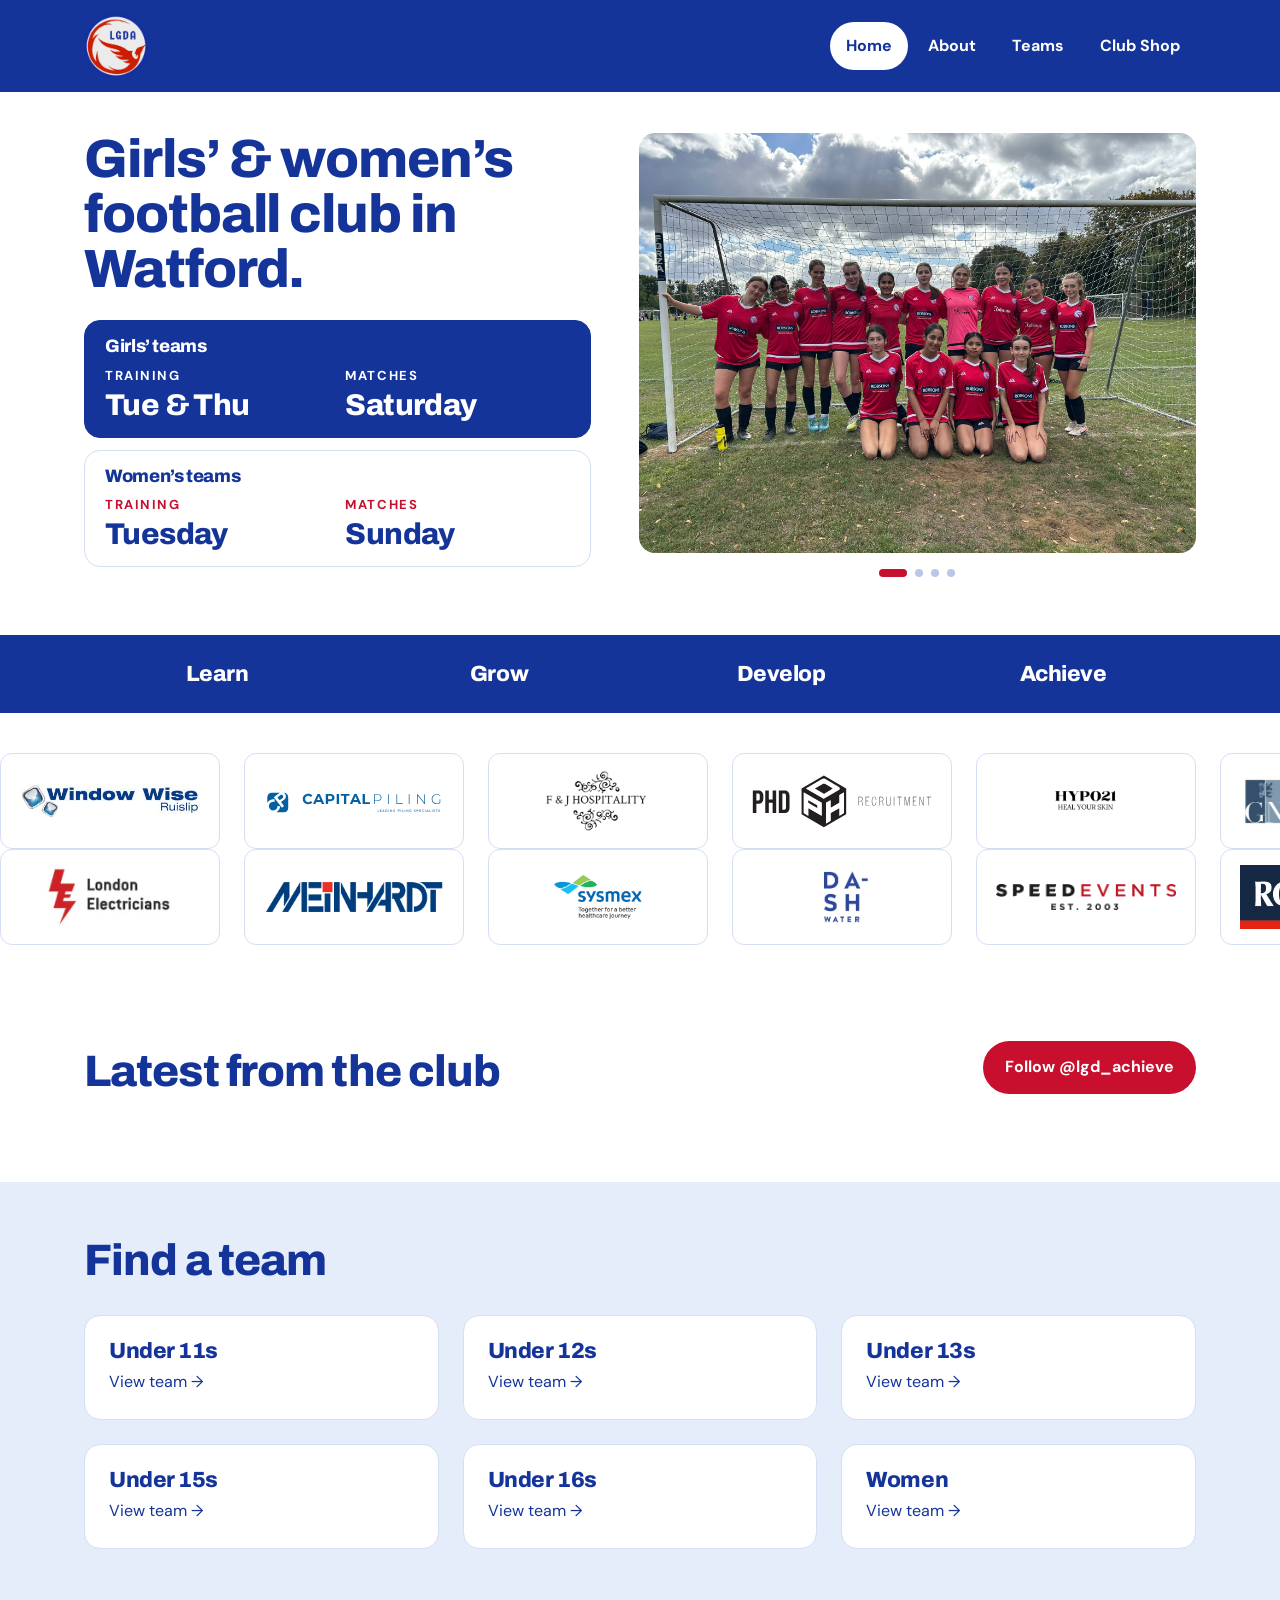
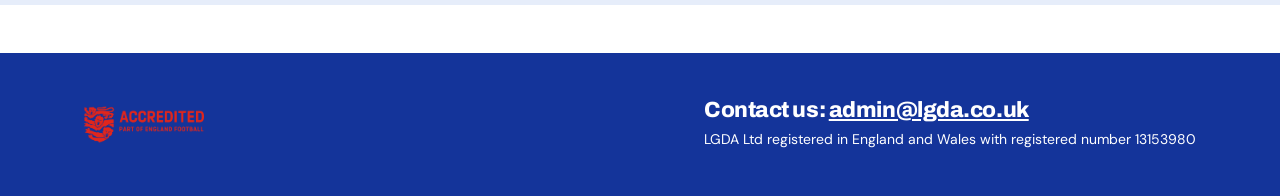
==== commit acae4e09: "Update index.html" ====
--- a/index.html
+++ b/index.html
@@ -57,12 +57,12 @@
 
 <section class="band dark"><div class="wrap grid cols-4 keep-2 center gap-m"><h3>Learn</h3><h3>Grow</h3><h3>Develop</h3><h3>Achieve</h3></div></section>
 
-<section class="sponsors"><!--<div class="wrap"><p class="kicker">Our sponsors</p></div>-->
-<!-- Replace each tile's placeholder with <img src="assets/images/sponsors/name.png" alt="Sponsor name">. Any logo shape works. -->
+<section class="sponsors">
+<!-- Row 1: starts at Window Wise -->
 <div class="marquee" data-marquee aria-label="Our sponsors"><div class="marquee__track"><div class="marquee__group">
 <div class="logo-tile"><img src="assets/images/sponsors/Window Wise.jpg" alt="Window Wise Ruislip"></div>
 <div class="logo-tile"><img src="assets/images/sponsors/capital.svg" alt="Capital Piling Ltd"></div>
-<div class="logo-tile"><img src="assets/images/sponsors/F&J Logo.png" alt="F&J Hospitality"></div>
+<div class="logo-tile"><img src="assets/images/sponsors/F&amp;J Logo.png" alt="F&amp;J Hospitality"></div>
 <div class="logo-tile"><img src="assets/images/sponsors/phd.svg" alt="PHD Recruitment"></div>
 <div class="logo-tile"><img src="assets/images/sponsors/HYPO21.jpg" alt="Hypo 21 UK"></div>
 <div class="logo-tile"><img src="assets/images/sponsors/grewal.jpg" alt="Grewal Notary"></div>
@@ -73,22 +73,26 @@
 <div class="logo-tile"><img src="assets/images/sponsors/speed-logo.png" alt="Speed Events"></div>
 <div class="logo-tile"><img src="assets/images/sponsors/robsons.png" alt="Robsons Estate Agents, Rickmansworth"></div>
 <div class="logo-tile"><img src="assets/images/sponsors/castletech.jpg" alt="Castletech Projects Ltd"></div>
-</div>
-<div class="marquee__group">
-<div class="logo-tile"><img src="assets/images/sponsors/London Electricals.jpg" alt="London Electricians"></div>
-<div class="logo-tile"><img src="assets/images/sponsors/Meinhardt.jpg" alt="Meinhardt"></div>
-<div class="logo-tile"><img src="assets/images/sponsors/Sysmex 2023.jpg" alt="Sysmex"></div>
-<div class="logo-tile"><img src="assets/images/sponsors/dash.png" alt="DASH water"></div>
-<div class="logo-tile"><img src="assets/images/sponsors/speed-logo.png" alt="Speed Events"></div>
-<div class="logo-tile"><img src="assets/images/sponsors/robsons.png" alt="Robsons Estate Agents, Rickmansworth"></div>
-<div class="logo-tile"><img src="assets/images/sponsors/castletech.jpg" alt="Castletech Projects Ltd"></div>
-<div class="logo-tile"><img src="assets/images/sponsors/Window Wise.jpg" alt="Window Wise Ruislip"></div>
-<div class="logo-tile"><img src="assets/images/sponsors/capital.svg" alt="Capital Piling Ltd"></div>
-<div class="logo-tile"><img src="assets/images/sponsors/F&J Logo.png" alt="F&J Hospitality"></div>
-<div class="logo-tile"><img src="assets/images/sponsors/phd.svg" alt="PHD Recruitment"></div>
-<div class="logo-tile"><img src="assets/images/sponsors/HYPO21.jpg" alt="Hypo 21 UK"></div>
-<div class="logo-tile"><img src="assets/images/sponsors/grewal.jpg" alt="Grewal Notary"></div>
-</div></div></div></section>
+</div></div></div>
+
+<!-- Row 2: same logos, starts at London Electricians. Hidden from screen readers so they aren't read out twice -->
+<div class="marquee marquee--b" data-marquee aria-hidden="true"><div class="marquee__track"><div class="marquee__group">
+<div class="logo-tile"><img src="assets/images/sponsors/London Electricals.jpg" alt=""></div>
+<div class="logo-tile"><img src="assets/images/sponsors/Meinhardt.jpg" alt=""></div>
+<div class="logo-tile"><img src="assets/images/sponsors/Sysmex 2023.jpg" alt=""></div>
+<div class="logo-tile"><img src="assets/images/sponsors/dash.png" alt=""></div>
+<div class="logo-tile"><img src="assets/images/sponsors/speed-logo.png" alt=""></div>
+<div class="logo-tile"><img src="assets/images/sponsors/robsons.png" alt=""></div>
+<div class="logo-tile"><img src="assets/images/sponsors/castletech.jpg" alt=""></div>
+<div class="logo-tile"><img src="assets/images/sponsors/Window Wise.jpg" alt=""></div>
+<div class="logo-tile"><img src="assets/images/sponsors/capital.svg" alt=""></div>
+<div class="logo-tile"><img src="assets/images/sponsors/F&amp;J Logo.png" alt=""></div>
+<div class="logo-tile"><img src="assets/images/sponsors/phd.svg" alt=""></div>
+<div class="logo-tile"><img src="assets/images/sponsors/HYPO21.jpg" alt=""></div>
+<div class="logo-tile"><img src="assets/images/sponsors/grewal.jpg" alt=""></div>
+</div></div></div>
+
+</section>
   
 <section><div class="wrap">
 <div class="row-between"><div><h2>Latest from the club</h2></div>
--- a/css/styles.css
+++ b/css/styles.css
@@ -141,6 +141,10 @@
 @media(max-width:760px){
   .hero-grid{gap:24px}
   .hero-copy{display:contents}
+  .hero-copy h1{order:1}
+  .hero .carousel{order:2}
+  .hero .schedule{order:3;margin-top:0}
+}
 
 /* Mobile menu button (hidden on desktop) */
 .menu-toggle{display:none;align-items:center;gap:8px;background:none;color:#fff;border:2px solid #fff;border-radius:99px;padding:10px 16px;font:inherit;font-weight:700;cursor:pointer;min-height:44px}
@@ -160,7 +164,3 @@
   .js .nav a + a{border-top:1px solid rgba(255,255,255,.2)}
   .js .nav a[aria-current]{border-radius:12px;border-top-color:transparent}
 }
-  .hero-copy h1{order:1}
-  .hero .carousel{order:2}
-  .hero .schedule{order:3;margin-top:0}
-}
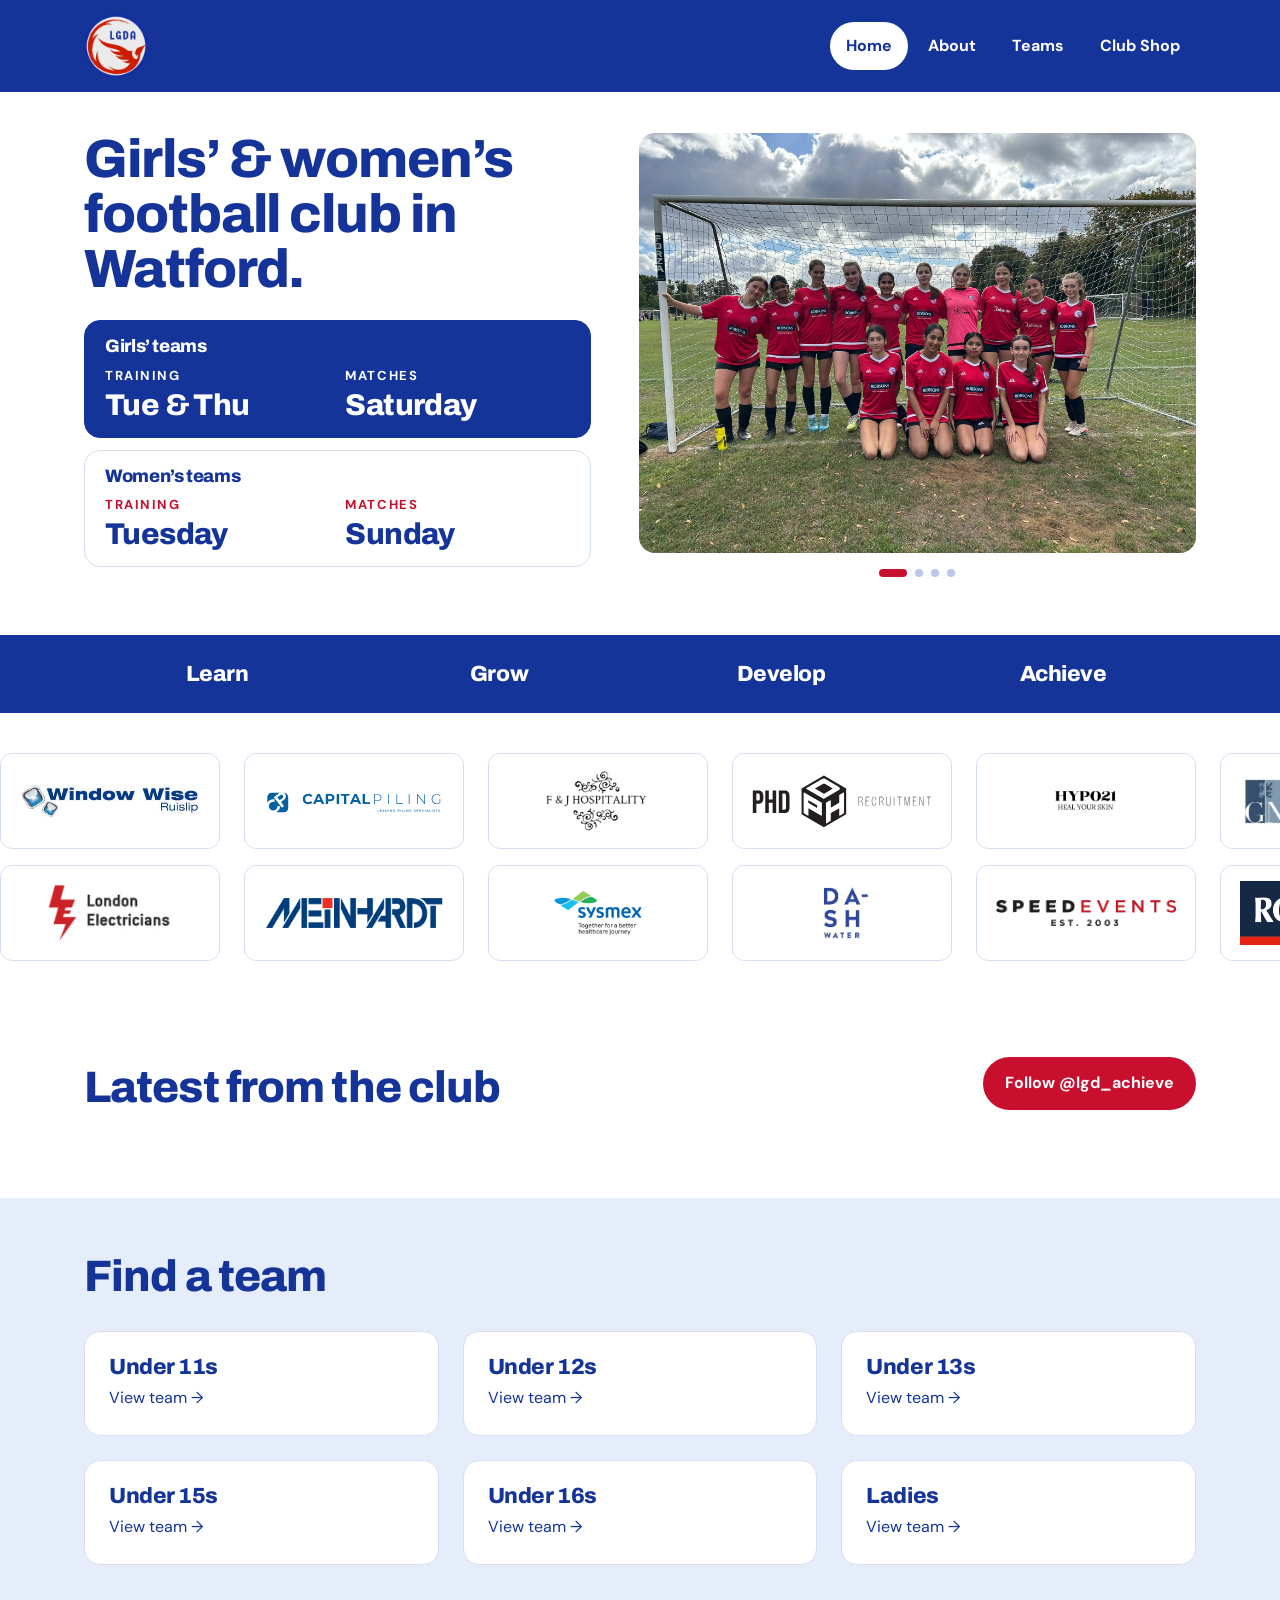
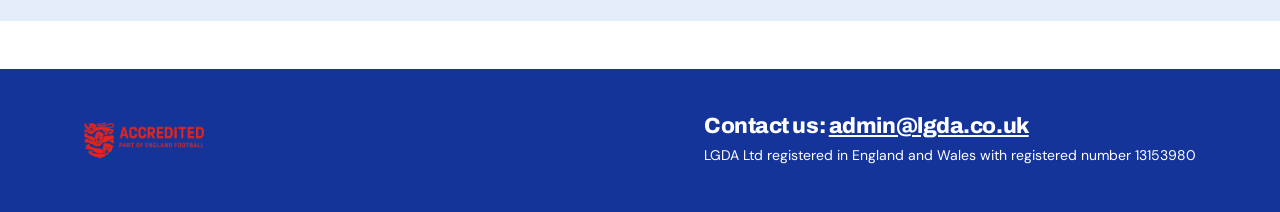
==== commit aad65633: "Update index.html" ====
--- a/index.html
+++ b/index.html
@@ -120,7 +120,7 @@
 <a class="card team-card" href="under-13s.html"><h3>Under 13s</h3><p>View team →</p></a>
 <a class="card team-card" href="under-15s.html"><h3>Under 15s</h3><p>View team →</p></a>
 <a class="card team-card" href="under-16s.html"><h3>Under 16s</h3><p>View team →</p></a>
-<a class="card team-card" href="#"><h3>Women</h3><p>View team →</p></a>
+<a class="card team-card" href="ladies.html"><h3>Ladies</h3><p>View team →</p></a>
 </div></div></section>
 </main>
 <footer class="site-footer"><div class="wrap">
--- a/css/styles.css
+++ b/css/styles.css
@@ -59,6 +59,8 @@
 .marquee.is-running .marquee__track{animation:scroll 45s linear infinite}
 .marquee.is-running:hover .marquee__track{animation-play-state:paused}
 .marquee__group{display:flex;gap:24px;padding-right:24px}
+.marquee + .marquee{margin-top:16px}
+.marquee--b.is-running .marquee__track{animation-direction:reverse}
 .logo-tile{width:220px;height:96px;flex:none;background:#fff;border:1px solid var(--line);border-radius:12px;display:flex;align-items:center;justify-content:center;padding:8px}
 .logo-tile img{max-width:180px;max-height:64px;object-fit:contain}
 .logo-tile .ph{font-size:11px;border-radius:0;max-width:180px;max-height:64px}
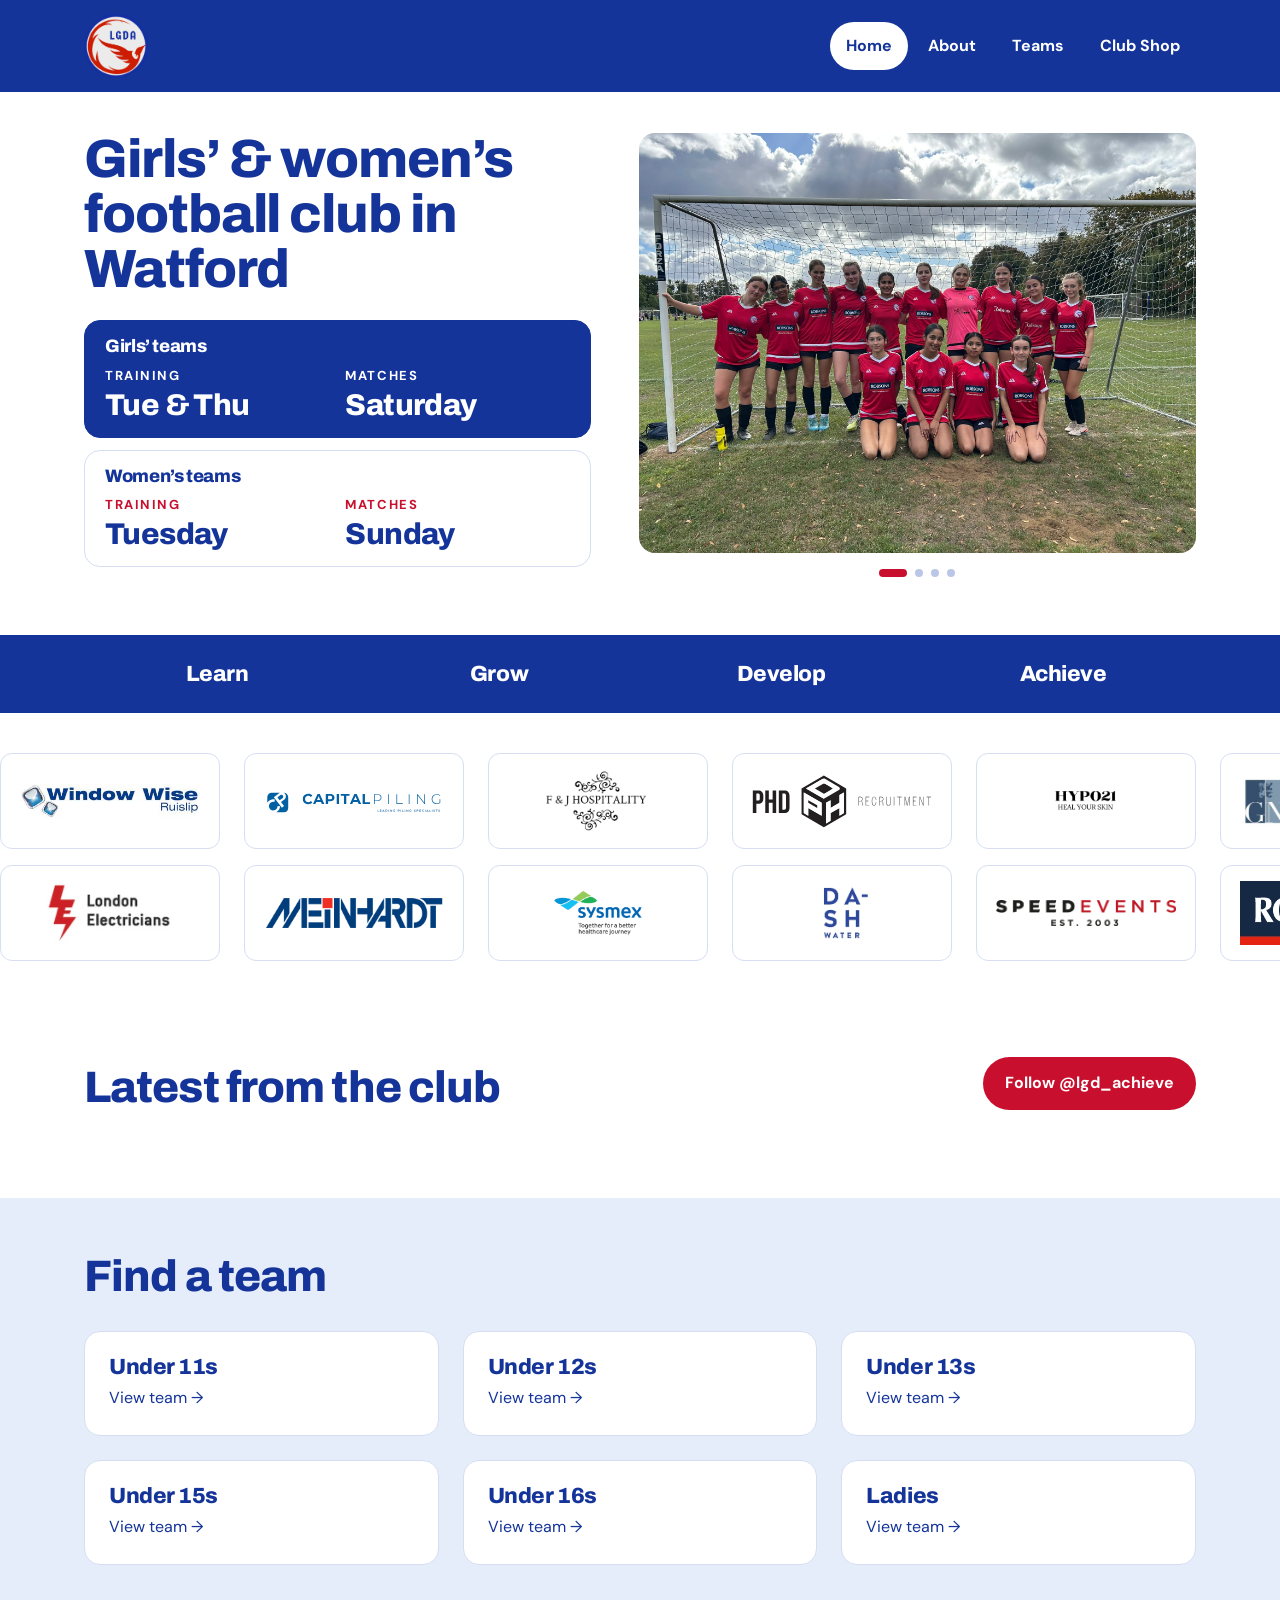
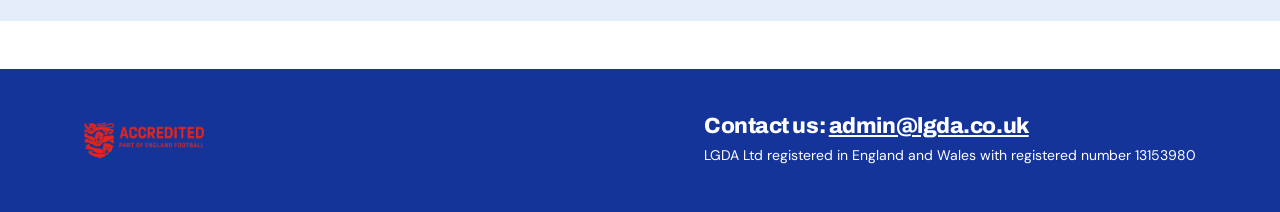
==== commit 3fdf8f72: "Update index.html" ====
--- a/index.html
+++ b/index.html
@@ -3,7 +3,7 @@
 <head>
 <meta charset="utf-8">
 <meta name="viewport" content="width=device-width, initial-scale=1">
-<title>LGDA FC | Girls &amp; women’s football club | Watford, Herts, UK</title>
+<title>LGDA FC | Girls &amp; Women’s football club | Watford, Herts, UK</title>
 <script>document.documentElement.className+=' js'</script>
 <meta name="description" content="LGDA is a girls’ and women’s football club based in Watford. Safe, friendly football for players of any ability, including those who have not played before.">
 <link rel="preconnect" href="https://fonts.googleapis.com">
@@ -28,7 +28,7 @@
 <main id="main">
 <section class="hero"><div class="wrap grid hero-grid">
 <div class="hero-copy">
-<h1>Girls’ &amp; women’s football club in Watford.</h1>
+<h1>Girls’ &amp; women’s football club in Watford</h1>
 <div class="schedule">
 <div class="card card--blue"><h3>Girls’ teams</h3><div class="grid cols-2 keep-2 gap-m"><div><p class="kicker">Training</p><h2>Tue &amp; Thu</h2></div><div><p class="kicker">Matches</p><h2>Saturday</h2></div></div></div>
 <div class="card"><h3>Women’s teams</h3><div class="grid cols-2 keep-2 gap-m"><div><p class="kicker">Training</p><h2>Tuesday</h2></div><div><p class="kicker">Matches</p><h2>Sunday</h2></div></div></div>
@@ -50,6 +50,9 @@
 </figure>
 <figure class="slide">
   <img src="assets/images/carousel/12s-nov.jpg" alt="Under 12s at Berkhamsted Raiders tournament" width="1200" height="900" loading="lazy">
+</figure>
+<figure class="slide">
+  <img src="assets/images/carousel/women.jpg" alt="LGDA Ladies first ever match" width="1200" height="900" loading="lazy">
 </figure>
 </div>
 <div class="dots" aria-hidden="true"><span class="is-active"></span><span></span><span></span><span></span></div>
--- a/css/styles.css
+++ b/css/styles.css
@@ -166,3 +166,12 @@
   .js .nav a + a{border-top:1px solid rgba(255,255,255,.2)}
   .js .nav a[aria-current]{border-radius:12px;border-top-color:transparent}
 }
+
+/* Beyond the pitch (About page) */
+.beyond{display:flex;flex-direction:column;padding:20px}
+.beyond__photo{width:100%;height:180px;object-fit:cover;border-radius:16px}
+.beyond h3{margin:16px 0 8px}
+.beyond p{margin:0 0 12px}
+.beyond .beyond__dates{margin:auto 0 0;font-size:12px}
+.beyond--text{background:var(--tint);border-color:var(--tint)}
+.beyond--text h3{margin:0 0 12px;font-size:32px;line-height:1.05}
